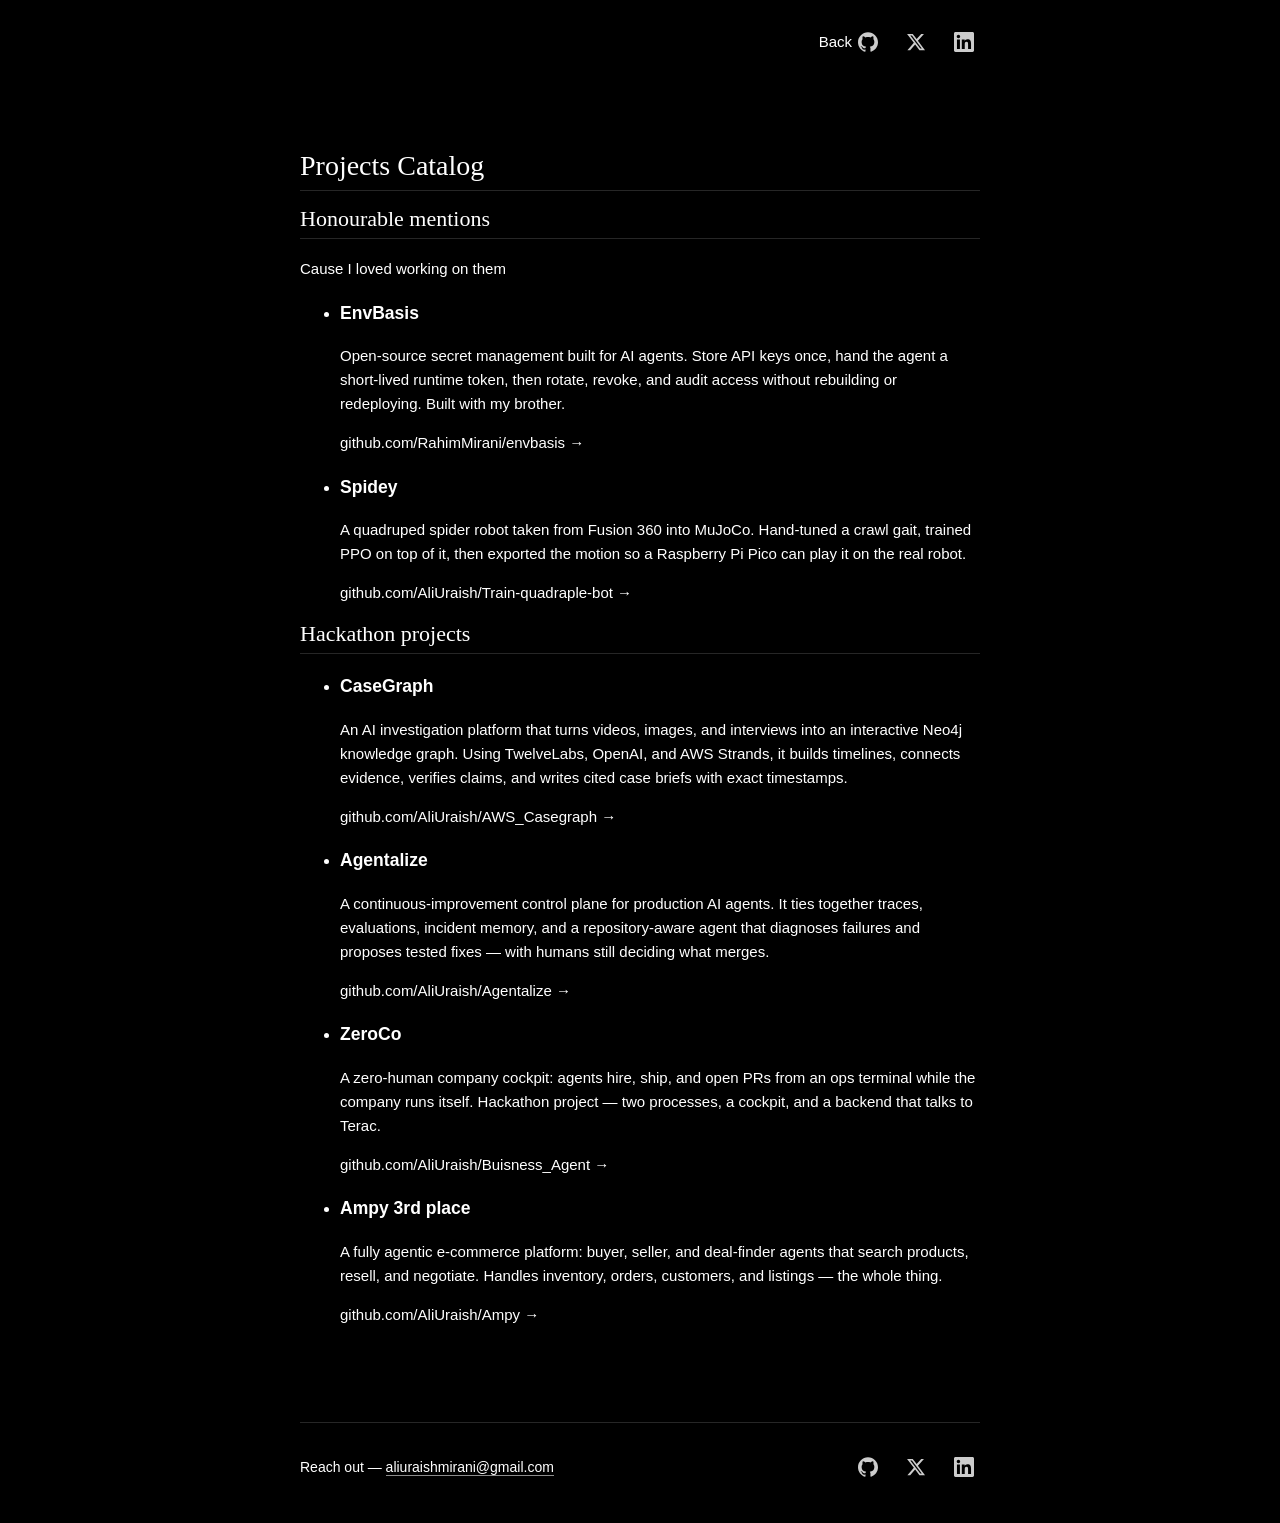
==== projects.html @ 947750dc "Add new Projects Catalog page to showcase projects by Ali Uraish, enhancing the portfolio's content " ====
<!doctype html>
<html lang="en">
<head>
  <meta charset="utf-8">
  <meta name="viewport" content="width=device-width, initial-scale=1">
  <title>Projects Catalog — Ali Uraish</title>
  <meta name="description" content="Projects by Ali Uraish — EnvBasis, Spidey, CaseGraph, Agentalize, ZeroCo, and Ampy.">
  <meta name="theme-color" content="#000000">
  <link rel="icon" type="image/png" href="/assets/favicon.png">
  <link rel="apple-touch-icon" href="/assets/favicon.png">
  <link rel="stylesheet" href="styles.css">
</head>
<body>
  <header class="top">
    <a class="win95" href="index.html">Back</a>
    <nav class="icons" aria-label="Social links">
      <a href="https://github.com/AliUraish" target="_blank" rel="noreferrer" aria-label="GitHub"><svg viewBox="0 0 24 24" fill="currentColor" aria-hidden="true"><path d="M12 .297c-6.63 0-12 5.373-12 12 0 5.303 3.438 9.8 8.205 11.385.6.113.82-.258.82-.577 0-.285-.01-1.04-.015-2.04-3.338.724-4.042-1.61-4.042-1.61C4.422 18.07 3.633 17.7 3.633 17.7c-1.087-.744.084-.729.084-.729 1.205.084 1.838 1.236 1.838 1.236 1.07 1.835 2.809 1.305 3.495.998.108-.776.417-1.305.76-1.605-2.665-.3-5.466-1.332-5.466-5.93 0-1.31.465-2.38 1.235-3.22-.135-.303-.54-1.523.105-3.176 0 0 1.005-.322 3.3 1.23.96-.267 1.98-.399 3-.405 1.02.006 2.04.138 3 .405 2.28-1.552 3.285-1.23 3.285-1.23.645 1.653.24 2.873.12 3.176.765.84 1.23 1.91 1.23 3.22 0 4.61-2.805 5.625-5.475 5.92.42.36.81 1.096.81 2.22 0 1.606-.015 2.896-.015 3.286 0 .315.21.69.825.57C20.565 22.092 24 17.592 24 12.297c0-6.627-5.373-12-12-12"/></svg></a>
      <a href="https://x.com/ali_uraish" target="_blank" rel="noreferrer" aria-label="X"><svg viewBox="0 0 24 24" fill="currentColor" aria-hidden="true"><path d="M18.244 2.25h3.308l-7.227 8.26 8.502 11.24H16.17l-5.214-6.817L4.99 21.75H1.68l7.73-8.835L1.254 2.25H8.08l4.713 6.231zm-1.161 17.52h1.833L7.084 4.126H5.117z"/></svg></a>
      <a href="https://www.linkedin.com/in/ali-uraish-038a34229/" target="_blank" rel="noreferrer" aria-label="LinkedIn"><svg viewBox="0 0 24 24" fill="currentColor" aria-hidden="true"><path d="M20.447 20.452h-3.554v-5.569c0-1.328-.027-3.037-1.852-3.037-1.853 0-2.136 1.445-2.136 2.939v5.667H9.351V9h3.414v1.561h.046c.477-.9 1.637-1.85 3.37-1.85 3.601 0 4.267 2.37 4.267 5.455v6.286zM5.337 7.433c-1.144 0-2.063-.926-2.063-2.065 0-1.138.92-2.063 2.063-2.063 1.14 0 2.064.925 2.064 2.063 0 1.139-.925 2.065-2.064 2.065zm1.782 13.019H3.555V9h3.564v11.452zM22.225 0H1.771C.792 0 0 .774 0 1.729v20.542C0 23.227.792 24 1.771 24h20.451C23.2 24 24 23.227 24 22.271V1.729C24 .774 23.2 0 22.222 0h.003z"/></svg></a>
    </nav>
  </header>

  <main>
    <section class="catalog" aria-labelledby="catalog-title">
      <div class="catalog-titlebar">
        <h1 id="catalog-title">Projects Catalog</h1>
      </div>
      <div class="catalog-body">
        <div class="catalog-group">
          <div class="catalog-label">
            <h2>Honourable mentions</h2>
            <p>Cause I loved working on them</p>
          </div>
          <ul>
            <li>
              <h3>EnvBasis</h3>
              <p>
                Open-source secret management built for AI agents. Store API keys once,
                hand the agent a short-lived runtime token, then rotate, revoke, and audit
                access without rebuilding or redeploying. Built with my brother.
              </p>
              <a href="https://github.com/RahimMirani/envbasis" target="_blank" rel="noreferrer">github.com/RahimMirani/envbasis &rarr;</a>
            </li>
            <li>
              <h3>Spidey</h3>
              <p>
                A quadruped spider robot taken from Fusion 360 into MuJoCo. Hand-tuned a
                crawl gait, trained PPO on top of it, then exported the motion so a
                Raspberry Pi Pico can play it on the real robot.
              </p>
              <a href="https://github.com/AliUraish/Train-quadraple-bot" target="_blank" rel="noreferrer">github.com/AliUraish/Train-quadraple-bot &rarr;</a>
            </li>
          </ul>
        </div>
        <div class="catalog-group">
          <div class="catalog-label">
            <h2>Hackathon projects</h2>
          </div>
          <ul>
            <li>
              <h3>CaseGraph</h3>
              <p>
                An AI investigation platform that turns videos, images, and interviews into
                an interactive Neo4j knowledge graph. Using TwelveLabs, OpenAI, and AWS
                Strands, it builds timelines, connects evidence, verifies claims, and writes
                cited case briefs with exact timestamps.
              </p>
              <a href="https://github.com/AliUraish/AWS_Casegraph" target="_blank" rel="noreferrer">github.com/AliUraish/AWS_Casegraph &rarr;</a>
            </li>
            <li>
              <h3>Agentalize</h3>
              <p>
                A continuous-improvement control plane for production AI agents. It ties
                together traces, evaluations, incident memory, and a repository-aware agent
                that diagnoses failures and proposes tested fixes — with humans still
                deciding what merges.
              </p>
              <a href="https://github.com/AliUraish/Agentalize" target="_blank" rel="noreferrer">github.com/AliUraish/Agentalize &rarr;</a>
            </li>
            <li>
              <h3>ZeroCo</h3>
              <p>
                A zero-human company cockpit: agents hire, ship, and open PRs from an ops
                terminal while the company runs itself. Hackathon project — two processes,
                a cockpit, and a backend that talks to Terac.
              </p>
              <a href="https://github.com/AliUraish/Buisness_Agent" target="_blank" rel="noreferrer">github.com/AliUraish/Buisness_Agent &rarr;</a>
            </li>
            <li>
              <h3>Ampy <span class="place">3rd place</span></h3>
              <p>
                A fully agentic e-commerce platform: buyer, seller, and deal-finder agents
                that search products, resell, and negotiate. Handles inventory, orders,
                customers, and listings — the whole thing.
              </p>
              <a href="https://github.com/AliUraish/Ampy" target="_blank" rel="noreferrer">github.com/AliUraish/Ampy &rarr;</a>
            </li>
          </ul>
        </div>
      </div>
    </section>
  </main>

  <footer class="bottom">
    <p>Reach out — <a href="mailto:aliuraishmirani@gmail.com">aliuraishmirani@gmail.com</a></p>
    <nav class="icons" aria-label="Social links">
      <a href="https://github.com/AliUraish" target="_blank" rel="noreferrer" aria-label="GitHub"><svg viewBox="0 0 24 24" fill="currentColor" aria-hidden="true"><path d="M12 .297c-6.63 0-12 5.373-12 12 0 5.303 3.438 9.8 8.205 11.385.6.113.82-.258.82-.577 0-.285-.01-1.04-.015-2.04-3.338.724-4.042-1.61-4.042-1.61C4.422 18.07 3.633 17.7 3.633 17.7c-1.087-.744.084-.729.084-.729 1.205.084 1.838 1.236 1.838 1.236 1.07 1.835 2.809 1.305 3.495.998.108-.776.417-1.305.76-1.605-2.665-.3-5.466-1.332-5.466-5.93 0-1.31.465-2.38 1.235-3.22-.135-.303-.54-1.523.105-3.176 0 0 1.005-.322 3.3 1.23.96-.267 1.98-.399 3-.405 1.02.006 2.04.138 3 .405 2.28-1.552 3.285-1.23 3.285-1.23.645 1.653.24 2.873.12 3.176.765.84 1.23 1.91 1.23 3.22 0 4.61-2.805 5.625-5.475 5.92.42.36.81 1.096.81 2.22 0 1.606-.015 2.896-.015 3.286 0 .315.21.69.825.57C20.565 22.092 24 17.592 24 12.297c0-6.627-5.373-12-12-12"/></svg></a>
      <a href="https://x.com/ali_uraish" target="_blank" rel="noreferrer" aria-label="X"><svg viewBox="0 0 24 24" fill="currentColor" aria-hidden="true"><path d="M18.244 2.25h3.308l-7.227 8.26 8.502 11.24H16.17l-5.214-6.817L4.99 21.75H1.68l7.73-8.835L1.254 2.25H8.08l4.713 6.231zm-1.161 17.52h1.833L7.084 4.126H5.117z"/></svg></a>
      <a href="https://www.linkedin.com/in/ali-uraish-038a34229/" target="_blank" rel="noreferrer" aria-label="LinkedIn"><svg viewBox="0 0 24 24" fill="currentColor" aria-hidden="true"><path d="M20.447 20.452h-3.554v-5.569c0-1.328-.027-3.037-1.852-3.037-1.853 0-2.136 1.445-2.136 2.939v5.667H9.351V9h3.414v1.561h.046c.477-.9 1.637-1.85 3.37-1.85 3.601 0 4.267 2.37 4.267 5.455v6.286zM5.337 7.433c-1.144 0-2.063-.926-2.063-2.065 0-1.138.92-2.063 2.063-2.063 1.14 0 2.064.925 2.064 2.063 0 1.139-.925 2.065-2.064 2.065zm1.782 13.019H3.555V9h3.564v11.452zM22.225 0H1.771C.792 0 0 .774 0 1.729v20.542C0 23.227.792 24 1.771 24h20.451C23.2 24 24 23.227 24 22.271V1.729C24 .774 23.2 0 22.222 0h.003z"/></svg></a>
    </nav>
  </footer>
</body>
</html>
---- styles.css ----
:root {
  --bg: #000;
  --fg: #fff;
  --dim: #8c8c8c;
  --body: #cfcfcf;
  --line: #262626;
  --w: min(92vw, 680px);
  --serif: "Linux Libertine", "Georgia", "Times New Roman", Times, serif;
  font-family: "Helvetica Neue", Helvetica, Arial, sans-serif;
  font-size: 15px;
  line-height: 1.6;
  color: var(--fg);
  background: var(--bg);
}
*, *::before, *::after { box-sizing: border-box; }
html, body { margin: 0; background: var(--bg); }
body { min-height: 100vh; display: flex; flex-direction: column; -webkit-font-smoothing: antialiased; }
a { color: inherit; text-decoration: none; }
p a, .what a, .bottom p a { border-bottom: 1px solid var(--dim); transition: border-color 150ms ease; }
p a:hover, .what a:hover, .bottom p a:hover { border-color: var(--fg); }
::selection { background: var(--fg); color: var(--bg); }

.top, .bottom, main { width: var(--w); margin: 0 auto; }

/* header */
.top { height: 84px; display: flex; align-items: center; justify-content: flex-end; }

/* icons */
.icons { display: flex; align-items: center; gap: 16px; }
.icons a {
  display: inline-flex;
  width: 32px;
  height: 32px;
  align-items: center;
  justify-content: center;
  color: var(--fg);
  opacity: 0.8;
  transition: opacity 150ms ease, filter 150ms ease;
}
.icons svg { width: 20px; height: 20px; }
.icons a:hover, .icons a:focus-visible {
  opacity: 1;
  filter: drop-shadow(0 0 6px rgba(255, 255, 255, 0.7));
  outline: none;
}

/* content */
main { flex: 1; padding: 64px 0 80px; }
h1 { margin: 0 0 14px; padding-bottom: 6px; border-bottom: 1px solid var(--line); font-family: var(--serif); font-size: 28px; font-weight: 400; line-height: 1.3; letter-spacing: 0; }
.intro p { max-width: 600px; margin: 0; font-size: 15px; line-height: 1.6; }

.timeline { margin-top: 40px; }
h2 { margin: 0 0 18px; padding-bottom: 4px; border-bottom: 1px solid var(--line); font-family: var(--serif); font-size: 22px; font-weight: 400; line-height: 1.3; }

.timeline ol { list-style: none; margin: 0; padding: 0; }
.timeline li {
  display: grid;
  grid-template-columns: 128px minmax(0, 1fr);
  gap: 16px;
  padding: 20px 0;
  border-top: 1px solid var(--line);
}
.timeline li:first-child { border-top: 0; padding-top: 0; }
.when {
  font-size: 13px;
  color: var(--dim);
  padding-top: 2px;
  white-space: nowrap;
}
.what h3 { margin: 0 0 6px; font-size: 16px; font-weight: 700; line-height: 1.3; }
.what p { margin: 0; font-size: 15px; line-height: 1.6; color: var(--body); }
.what > a { display: inline-block; margin-top: 10px; font-size: 14px; }

/* footer */
.bottom {
  padding: 28px 0 40px;
  border-top: 1px solid var(--line);
  display: flex;
  align-items: center;
  justify-content: space-between;
  gap: 20px;
}
.bottom p { margin: 0; font-size: 14px; }

@media (max-width: 560px) {
  .top { height: 68px; }
  main { padding: 40px 0 64px; }
  .timeline { margin-top: 32px; }
  .timeline li { grid-template-columns: 1fr; gap: 4px; padding: 18px 0; }
  .when { padding-top: 0; }
  .bottom { flex-direction: column; align-items: flex-start; }
}
@media (prefers-reduced-motion: reduce) {
  * { transition: none !important; }
}
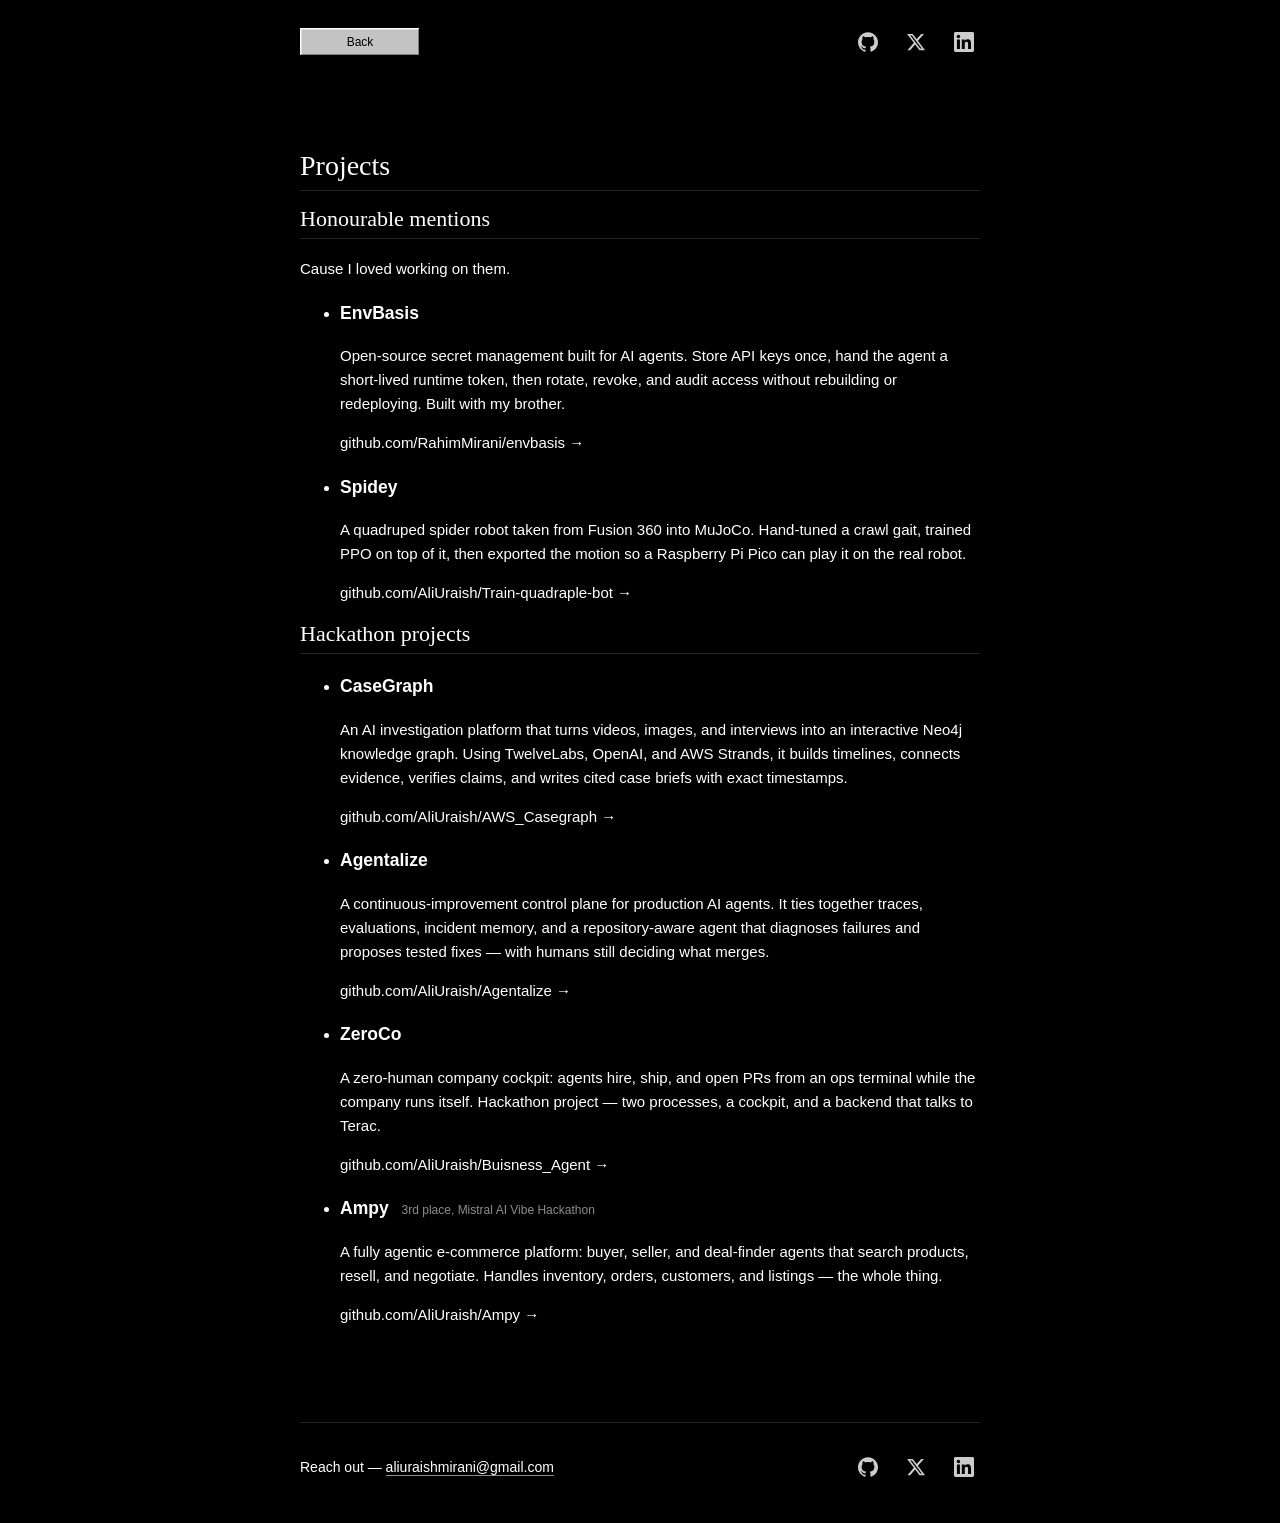
==== commit 9062adc7: "Refactor projects.html to update the title and restructure project sections for improved clarity and" ====
--- a/projects.html
+++ b/projects.html
@@ -3,7 +3,7 @@
 <head>
   <meta charset="utf-8">
   <meta name="viewport" content="width=device-width, initial-scale=1">
-  <title>Projects Catalog — Ali Uraish</title>
+  <title>Projects — Ali Uraish</title>
   <meta name="description" content="Projects by Ali Uraish — EnvBasis, Spidey, CaseGraph, Agentalize, ZeroCo, and Ampy.">
   <meta name="theme-color" content="#000000">
   <link rel="icon" type="image/png" href="/assets/favicon.png">
@@ -21,83 +21,75 @@
   </header>
 
   <main>
-    <section class="catalog" aria-labelledby="catalog-title">
-      <div class="catalog-titlebar">
-        <h1 id="catalog-title">Projects Catalog</h1>
-      </div>
-      <div class="catalog-body">
-        <div class="catalog-group">
-          <div class="catalog-label">
-            <h2>Honourable mentions</h2>
-            <p>Cause I loved working on them</p>
-          </div>
-          <ul>
-            <li>
-              <h3>EnvBasis</h3>
-              <p>
-                Open-source secret management built for AI agents. Store API keys once,
-                hand the agent a short-lived runtime token, then rotate, revoke, and audit
-                access without rebuilding or redeploying. Built with my brother.
-              </p>
-              <a href="https://github.com/RahimMirani/envbasis" target="_blank" rel="noreferrer">github.com/RahimMirani/envbasis &rarr;</a>
-            </li>
-            <li>
-              <h3>Spidey</h3>
-              <p>
-                A quadruped spider robot taken from Fusion 360 into MuJoCo. Hand-tuned a
-                crawl gait, trained PPO on top of it, then exported the motion so a
-                Raspberry Pi Pico can play it on the real robot.
-              </p>
-              <a href="https://github.com/AliUraish/Train-quadraple-bot" target="_blank" rel="noreferrer">github.com/AliUraish/Train-quadraple-bot &rarr;</a>
-            </li>
-          </ul>
-        </div>
-        <div class="catalog-group">
-          <div class="catalog-label">
-            <h2>Hackathon projects</h2>
-          </div>
-          <ul>
-            <li>
-              <h3>CaseGraph</h3>
-              <p>
-                An AI investigation platform that turns videos, images, and interviews into
-                an interactive Neo4j knowledge graph. Using TwelveLabs, OpenAI, and AWS
-                Strands, it builds timelines, connects evidence, verifies claims, and writes
-                cited case briefs with exact timestamps.
-              </p>
-              <a href="https://github.com/AliUraish/AWS_Casegraph" target="_blank" rel="noreferrer">github.com/AliUraish/AWS_Casegraph &rarr;</a>
-            </li>
-            <li>
-              <h3>Agentalize</h3>
-              <p>
-                A continuous-improvement control plane for production AI agents. It ties
-                together traces, evaluations, incident memory, and a repository-aware agent
-                that diagnoses failures and proposes tested fixes — with humans still
-                deciding what merges.
-              </p>
-              <a href="https://github.com/AliUraish/Agentalize" target="_blank" rel="noreferrer">github.com/AliUraish/Agentalize &rarr;</a>
-            </li>
-            <li>
-              <h3>ZeroCo</h3>
-              <p>
-                A zero-human company cockpit: agents hire, ship, and open PRs from an ops
-                terminal while the company runs itself. Hackathon project — two processes,
-                a cockpit, and a backend that talks to Terac.
-              </p>
-              <a href="https://github.com/AliUraish/Buisness_Agent" target="_blank" rel="noreferrer">github.com/AliUraish/Buisness_Agent &rarr;</a>
-            </li>
-            <li>
-              <h3>Ampy <span class="place">3rd place</span></h3>
-              <p>
-                A fully agentic e-commerce platform: buyer, seller, and deal-finder agents
-                that search products, resell, and negotiate. Handles inventory, orders,
-                customers, and listings — the whole thing.
-              </p>
-              <a href="https://github.com/AliUraish/Ampy" target="_blank" rel="noreferrer">github.com/AliUraish/Ampy &rarr;</a>
-            </li>
-          </ul>
-        </div>
-      </div>
+    <h1>Projects</h1>
+
+    <section class="projects" aria-labelledby="mentions-title">
+      <h2 id="mentions-title">Honourable mentions</h2>
+      <p class="note">Cause I loved working on them.</p>
+      <ul>
+        <li>
+          <h3>EnvBasis</h3>
+          <p>
+            Open-source secret management built for AI agents. Store API keys once,
+            hand the agent a short-lived runtime token, then rotate, revoke, and audit
+            access without rebuilding or redeploying. Built with my brother.
+          </p>
+          <a href="https://github.com/RahimMirani/envbasis" target="_blank" rel="noreferrer">github.com/RahimMirani/envbasis &rarr;</a>
+        </li>
+        <li>
+          <h3>Spidey</h3>
+          <p>
+            A quadruped spider robot taken from Fusion 360 into MuJoCo. Hand-tuned a
+            crawl gait, trained PPO on top of it, then exported the motion so a
+            Raspberry Pi Pico can play it on the real robot.
+          </p>
+          <a href="https://github.com/AliUraish/Train-quadraple-bot" target="_blank" rel="noreferrer">github.com/AliUraish/Train-quadraple-bot &rarr;</a>
+        </li>
+      </ul>
+    </section>
+
+    <section class="projects" aria-labelledby="hackathons-title">
+      <h2 id="hackathons-title">Hackathon projects</h2>
+      <ul>
+        <li>
+          <h3>CaseGraph</h3>
+          <p>
+            An AI investigation platform that turns videos, images, and interviews into
+            an interactive Neo4j knowledge graph. Using TwelveLabs, OpenAI, and AWS
+            Strands, it builds timelines, connects evidence, verifies claims, and writes
+            cited case briefs with exact timestamps.
+          </p>
+          <a href="https://github.com/AliUraish/AWS_Casegraph" target="_blank" rel="noreferrer">github.com/AliUraish/AWS_Casegraph &rarr;</a>
+        </li>
+        <li>
+          <h3>Agentalize</h3>
+          <p>
+            A continuous-improvement control plane for production AI agents. It ties
+            together traces, evaluations, incident memory, and a repository-aware agent
+            that diagnoses failures and proposes tested fixes — with humans still
+            deciding what merges.
+          </p>
+          <a href="https://github.com/AliUraish/Agentalize" target="_blank" rel="noreferrer">github.com/AliUraish/Agentalize &rarr;</a>
+        </li>
+        <li>
+          <h3>ZeroCo</h3>
+          <p>
+            A zero-human company cockpit: agents hire, ship, and open PRs from an ops
+            terminal while the company runs itself. Hackathon project — two processes,
+            a cockpit, and a backend that talks to Terac.
+          </p>
+          <a href="https://github.com/AliUraish/Buisness_Agent" target="_blank" rel="noreferrer">github.com/AliUraish/Buisness_Agent &rarr;</a>
+        </li>
+        <li>
+          <h3>Ampy <span class="place">3rd place, Mistral AI Vibe Hackathon</span></h3>
+          <p>
+            A fully agentic e-commerce platform: buyer, seller, and deal-finder agents
+            that search products, resell, and negotiate. Handles inventory, orders,
+            customers, and listings — the whole thing.
+          </p>
+          <a href="https://github.com/AliUraish/Ampy" target="_blank" rel="noreferrer">github.com/AliUraish/Ampy &rarr;</a>
+        </li>
+      </ul>
     </section>
   </main>
 
--- a/styles.css
+++ b/styles.css
@@ -16,14 +16,16 @@
 html, body { margin: 0; background: var(--bg); }
 body { min-height: 100vh; display: flex; flex-direction: column; -webkit-font-smoothing: antialiased; }
 a { color: inherit; text-decoration: none; }
-p a, .what a, .bottom p a { border-bottom: 1px solid var(--dim); transition: border-color 150ms ease; }
-p a:hover, .what a:hover, .bottom p a:hover { border-color: var(--fg); }
+p a, .what a, .catalog li a, .bottom p a { border-bottom: 1px solid var(--dim); transition: border-color 150ms ease; }
+p a:hover, .what a:hover, .catalog li a:hover, .bottom p a:hover { border-color: var(--fg); }
+p a.win95, p a.win95:hover { border-bottom: 0; }
 ::selection { background: var(--fg); color: var(--bg); }
 
 .top, .bottom, main { width: var(--w); margin: 0 auto; }
 
 /* header */
 .top { height: 84px; display: flex; align-items: center; justify-content: flex-end; }
+.top:has(.win95) { justify-content: space-between; }
 
 /* icons */
 .icons { display: flex; align-items: center; gap: 16px; }
@@ -71,6 +73,127 @@
 .what p { margin: 0; font-size: 15px; line-height: 1.6; color: var(--body); }
 .what > a { display: inline-block; margin-top: 10px; font-size: 14px; }
 
+/* win95 button */
+.to-catalog { margin: 48px 0 0; }
+.win95 {
+  --face: #c3c3c3;
+  --hi: #fff;
+  --lo: #000;
+  --mid: #808080;
+  display: inline-flex;
+  align-items: center;
+  justify-content: center;
+  min-width: 120px;
+  height: 28px;
+  padding: 0 14px;
+  background: var(--face);
+  color: #000;
+  font-family: Tahoma, "MS Sans Serif", "Segoe UI", sans-serif;
+  font-size: 12px;
+  font-weight: 400;
+  letter-spacing: 0;
+  line-height: 1;
+  border: 0;
+  box-shadow:
+    inset -1px -1px var(--lo),
+    inset 1px 1px var(--hi),
+    inset -2px -2px var(--mid),
+    inset 2px 2px #dfdfdf;
+  cursor: default;
+  user-select: none;
+}
+.win95:hover { color: #000; }
+.win95:active {
+  box-shadow:
+    inset -1px -1px var(--hi),
+    inset 1px 1px var(--lo),
+    inset -2px -2px #dfdfdf,
+    inset 2px 2px var(--mid);
+  padding: 1px 13px 0 15px;
+}
+.win95:focus-visible {
+  outline: 1px dotted #000;
+  outline-offset: -5px;
+}
+
+/* catalog page */
+.catalog {
+  margin-top: 0;
+  border: 1px solid var(--line);
+  background: #0a0a0a;
+}
+.catalog-titlebar {
+  display: flex;
+  align-items: center;
+  justify-content: center;
+  padding: 10px 16px;
+  min-height: 44px;
+  background: #141414;
+  border-bottom: 1px solid var(--line);
+}
+.catalog-titlebar h1 {
+  margin: 0;
+  padding: 0;
+  border: 0;
+  font-size: 16px;
+  font-weight: 700;
+  line-height: 1.3;
+}
+.catalog-body { padding: 0; }
+.catalog-group {
+  display: grid;
+  grid-template-columns: 148px minmax(0, 1fr);
+  border-top: 1px solid var(--line);
+}
+.catalog-group:first-child { border-top: 0; }
+.catalog-label {
+  padding: 16px 14px;
+  background: #141414;
+  border-right: 1px solid var(--line);
+}
+.catalog-label h2 {
+  margin: 0;
+  padding: 0;
+  border: 0;
+  font-size: 13px;
+  font-weight: 700;
+  line-height: 1.35;
+  font-family: inherit;
+  color: var(--fg);
+}
+.catalog-label p {
+  margin: 6px 0 0;
+  font-size: 12px;
+  line-height: 1.4;
+  color: var(--dim);
+  font-style: italic;
+}
+.catalog-group ul { list-style: none; margin: 0; padding: 0; }
+.catalog-group li {
+  padding: 16px 18px;
+  border-top: 1px solid var(--line);
+}
+.catalog-group li:first-child { border-top: 0; }
+.catalog-group h3 {
+  margin: 0 0 6px;
+  font-size: 15px;
+  font-weight: 700;
+  line-height: 1.3;
+}
+.place {
+  margin-left: 8px;
+  font-size: 12px;
+  font-weight: 400;
+  color: var(--dim);
+}
+.catalog-group li p {
+  margin: 0;
+  font-size: 14px;
+  line-height: 1.55;
+  color: var(--body);
+}
+.catalog-group li > a { display: inline-block; margin-top: 8px; font-size: 13px; }
+
 /* footer */
 .bottom {
   padding: 28px 0 40px;
@@ -88,6 +211,9 @@
   .timeline { margin-top: 32px; }
   .timeline li { grid-template-columns: 1fr; gap: 4px; padding: 18px 0; }
   .when { padding-top: 0; }
+  .to-catalog { margin-top: 36px; }
+  .catalog-group { grid-template-columns: 1fr; }
+  .catalog-label { border-right: 0; border-bottom: 1px solid var(--line); padding: 12px 14px; }
   .bottom { flex-direction: column; align-items: flex-start; }
 }
 @media (prefers-reduced-motion: reduce) {
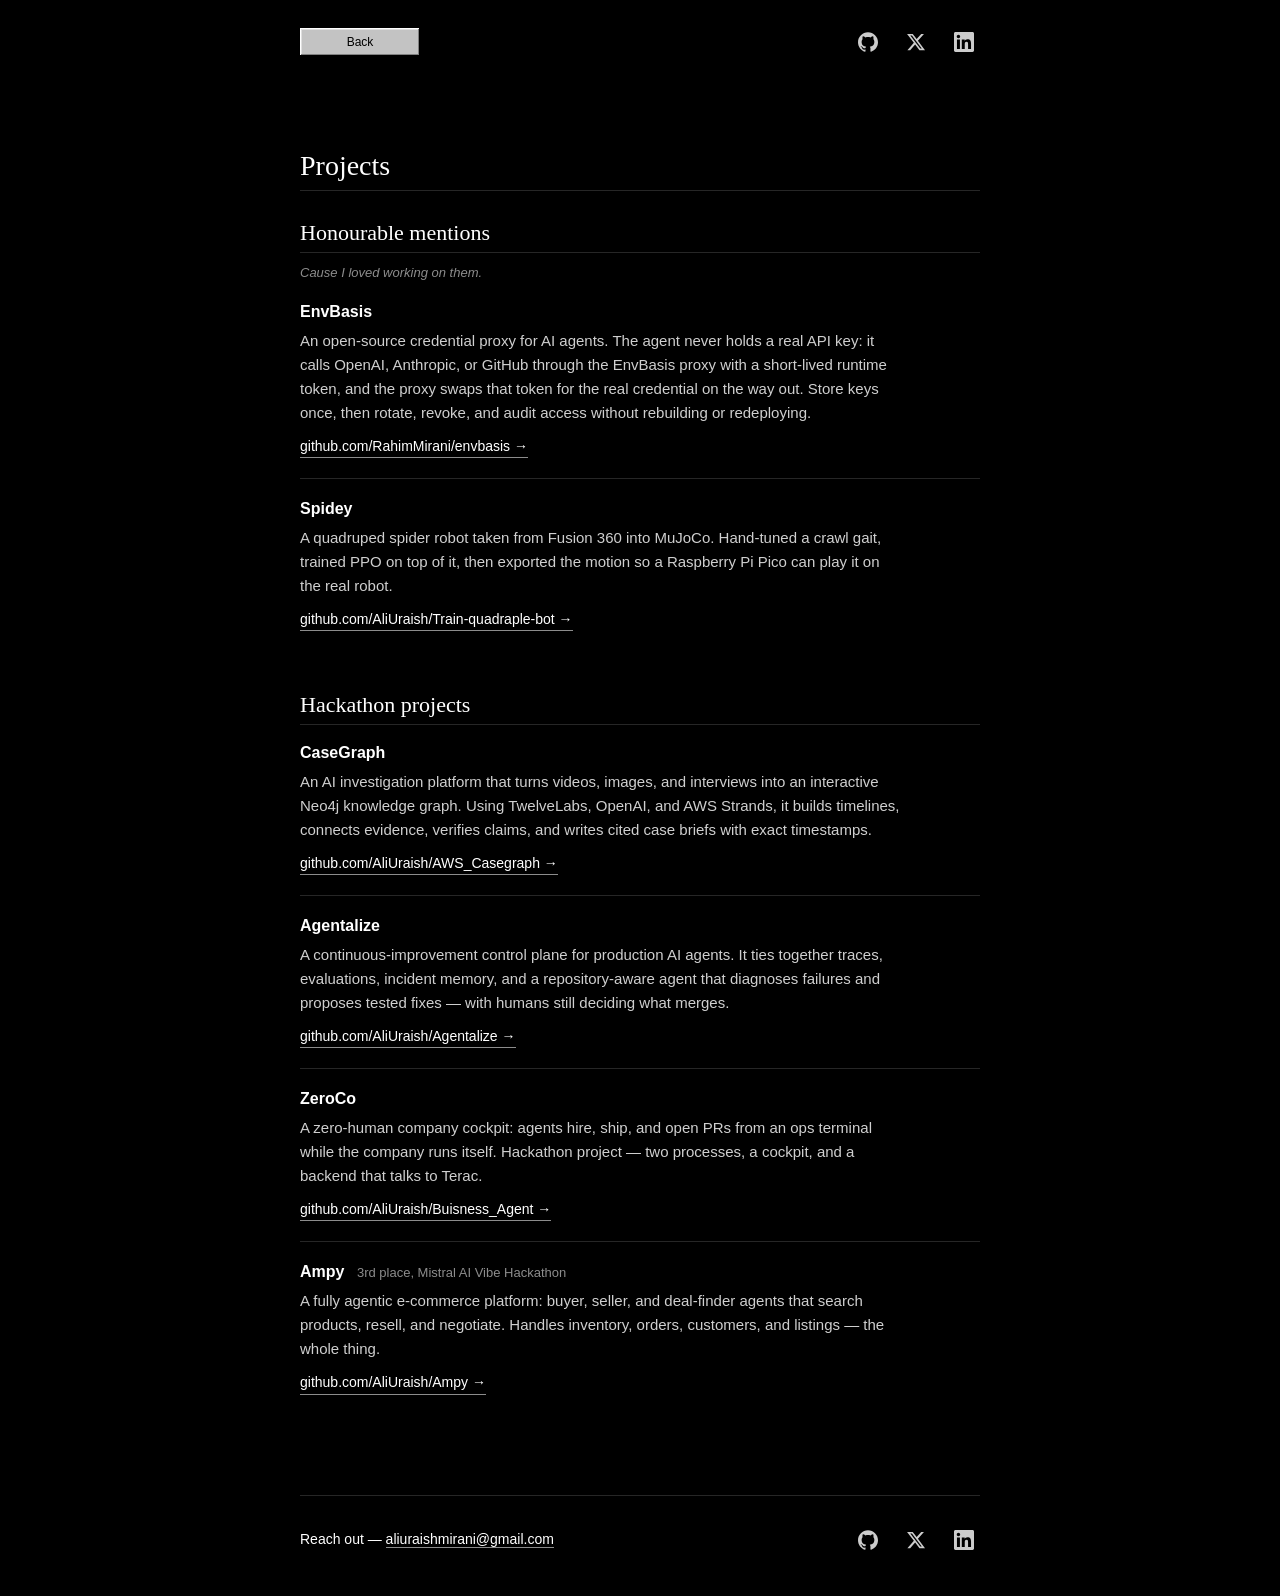
==== commit e38fb260: "Refactor projects.html to enhance the description of the EnvBasis project, clarifying its functional" ====
--- a/projects.html
+++ b/projects.html
@@ -30,9 +30,11 @@
         <li>
           <h3>EnvBasis</h3>
           <p>
-            Open-source secret management built for AI agents. Store API keys once,
-            hand the agent a short-lived runtime token, then rotate, revoke, and audit
-            access without rebuilding or redeploying. Built with my brother.
+            An open-source credential proxy for AI agents. The agent never holds a real
+            API key: it calls OpenAI, Anthropic, or GitHub through the EnvBasis proxy with a
+            short-lived runtime token, and the proxy swaps that token for the real credential
+            on the way out. Store keys once, then rotate, revoke, and audit access without
+            rebuilding or redeploying.
           </p>
           <a href="https://github.com/RahimMirani/envbasis" target="_blank" rel="noreferrer">github.com/RahimMirani/envbasis &rarr;</a>
         </li>
--- a/styles.css
+++ b/styles.css
@@ -16,8 +16,8 @@
 html, body { margin: 0; background: var(--bg); }
 body { min-height: 100vh; display: flex; flex-direction: column; -webkit-font-smoothing: antialiased; }
 a { color: inherit; text-decoration: none; }
-p a, .what a, .catalog li a, .bottom p a { border-bottom: 1px solid var(--dim); transition: border-color 150ms ease; }
-p a:hover, .what a:hover, .catalog li a:hover, .bottom p a:hover { border-color: var(--fg); }
+p a, .what a, .projects li a, .bottom p a { border-bottom: 1px solid var(--dim); transition: border-color 150ms ease; }
+p a:hover, .what a:hover, .projects li a:hover, .bottom p a:hover { border-color: var(--fg); }
 p a.win95, p a.win95:hover { border-bottom: 0; }
 ::selection { background: var(--fg); color: var(--bg); }
 
@@ -99,7 +99,7 @@
     inset 1px 1px var(--hi),
     inset -2px -2px var(--mid),
     inset 2px 2px #dfdfdf;
-  cursor: default;
+  cursor: pointer;
   user-select: none;
 }
 .win95:hover { color: #000; }
@@ -116,83 +116,17 @@
   outline-offset: -5px;
 }
 
-/* catalog page */
-.catalog {
-  margin-top: 0;
-  border: 1px solid var(--line);
-  background: #0a0a0a;
-}
-.catalog-titlebar {
-  display: flex;
-  align-items: center;
-  justify-content: center;
-  padding: 10px 16px;
-  min-height: 44px;
-  background: #141414;
-  border-bottom: 1px solid var(--line);
-}
-.catalog-titlebar h1 {
-  margin: 0;
-  padding: 0;
-  border: 0;
-  font-size: 16px;
-  font-weight: 700;
-  line-height: 1.3;
-}
-.catalog-body { padding: 0; }
-.catalog-group {
-  display: grid;
-  grid-template-columns: 148px minmax(0, 1fr);
-  border-top: 1px solid var(--line);
-}
-.catalog-group:first-child { border-top: 0; }
-.catalog-label {
-  padding: 16px 14px;
-  background: #141414;
-  border-right: 1px solid var(--line);
-}
-.catalog-label h2 {
-  margin: 0;
-  padding: 0;
-  border: 0;
-  font-size: 13px;
-  font-weight: 700;
-  line-height: 1.35;
-  font-family: inherit;
-  color: var(--fg);
-}
-.catalog-label p {
-  margin: 6px 0 0;
-  font-size: 12px;
-  line-height: 1.4;
-  color: var(--dim);
-  font-style: italic;
-}
-.catalog-group ul { list-style: none; margin: 0; padding: 0; }
-.catalog-group li {
-  padding: 16px 18px;
-  border-top: 1px solid var(--line);
-}
-.catalog-group li:first-child { border-top: 0; }
-.catalog-group h3 {
-  margin: 0 0 6px;
-  font-size: 15px;
-  font-weight: 700;
-  line-height: 1.3;
-}
-.place {
-  margin-left: 8px;
-  font-size: 12px;
-  font-weight: 400;
-  color: var(--dim);
-}
-.catalog-group li p {
-  margin: 0;
-  font-size: 14px;
-  line-height: 1.55;
-  color: var(--body);
-}
-.catalog-group li > a { display: inline-block; margin-top: 8px; font-size: 13px; }
+/* projects page */
+.projects { margin-top: 40px; }
+.projects:first-of-type { margin-top: 28px; }
+.projects .note { margin: -8px 0 18px; font-size: 13px; font-style: italic; color: var(--dim); }
+.projects ul { list-style: none; margin: 0; padding: 0; }
+.projects li { padding: 20px 0; border-top: 1px solid var(--line); }
+.projects li:first-child { border-top: 0; padding-top: 0; }
+.projects h3 { margin: 0 0 6px; font-size: 16px; font-weight: 700; line-height: 1.3; }
+.projects li p { max-width: 600px; margin: 0; font-size: 15px; line-height: 1.6; color: var(--body); }
+.projects li > a { display: inline-block; margin-top: 10px; font-size: 14px; }
+.place { margin-left: 8px; font-size: 13px; font-weight: 400; color: var(--dim); }
 
 /* footer */
 .bottom {
@@ -212,8 +146,7 @@
   .timeline li { grid-template-columns: 1fr; gap: 4px; padding: 18px 0; }
   .when { padding-top: 0; }
   .to-catalog { margin-top: 36px; }
-  .catalog-group { grid-template-columns: 1fr; }
-  .catalog-label { border-right: 0; border-bottom: 1px solid var(--line); padding: 12px 14px; }
+  .projects { margin-top: 32px; }
   .bottom { flex-direction: column; align-items: flex-start; }
 }
 @media (prefers-reduced-motion: reduce) {
